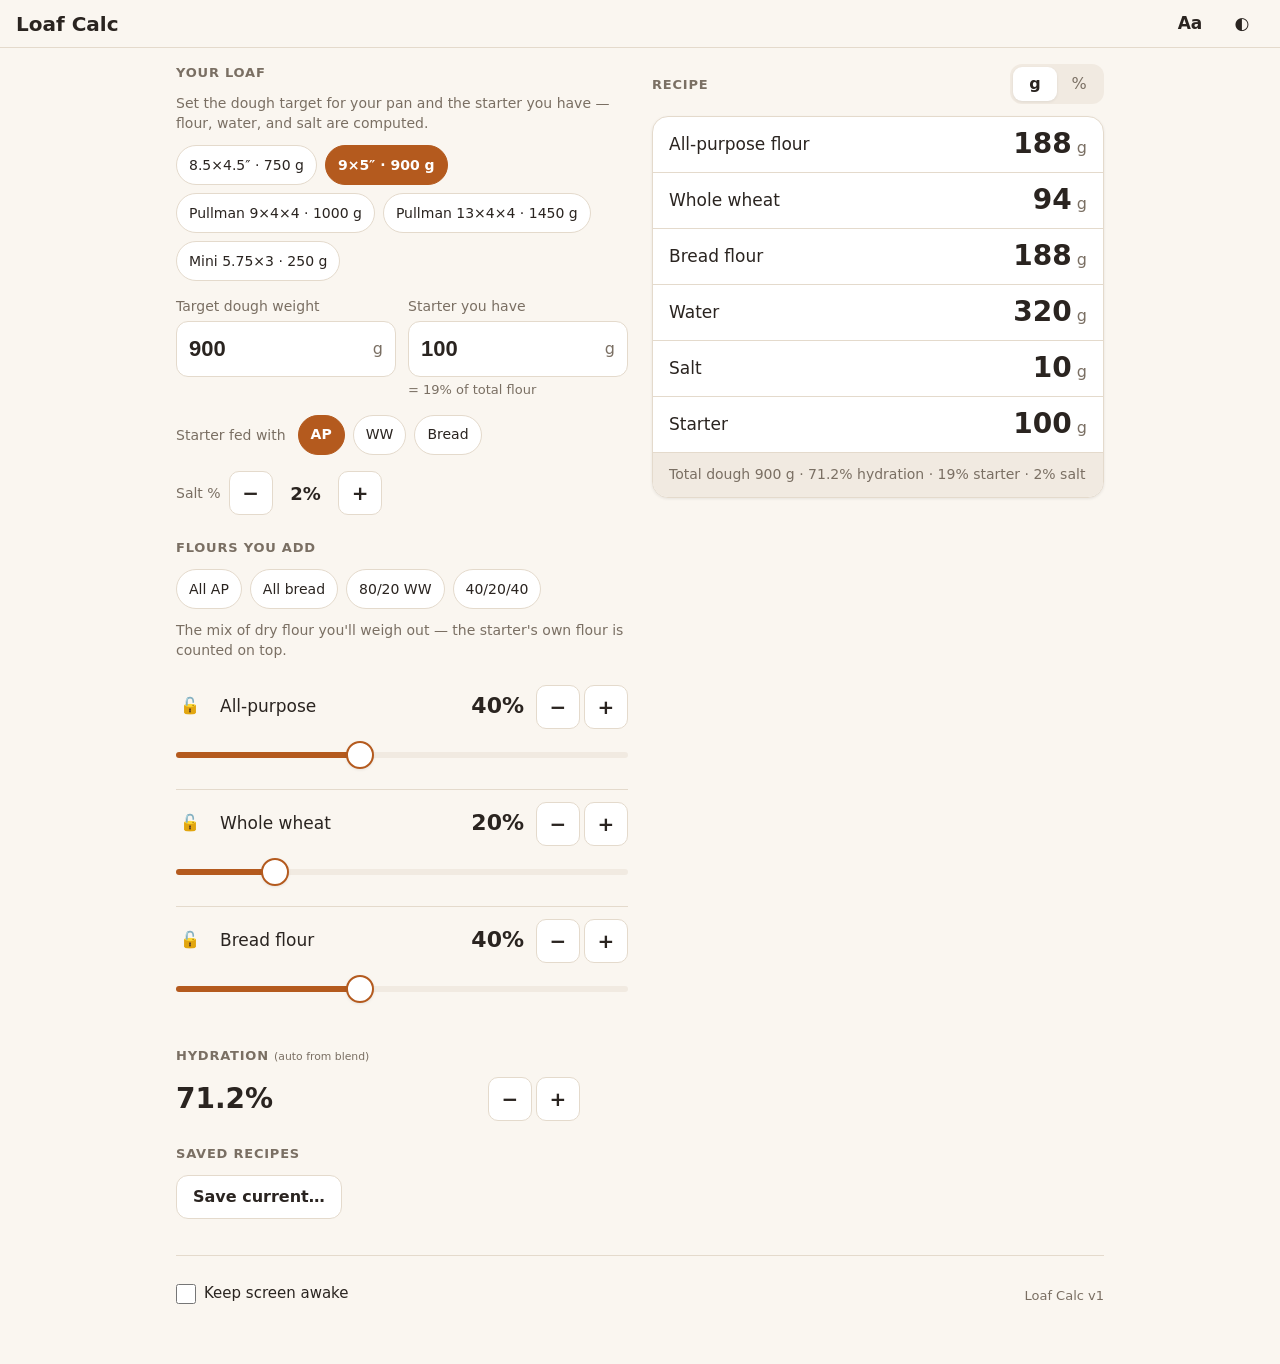
==== index.html @ 7295adc2 "Both starter and dough target are inputs; drop the checklist The mode toggle is gone: you enter the " ====
<!DOCTYPE html>
<!-- Plain scripts on purpose: the app must work when opened via file:// -->
<html lang="en">
<head>
  <meta charset="utf-8">
  <meta name="viewport" content="width=device-width, initial-scale=1, viewport-fit=cover">
  <meta name="color-scheme" content="light dark">
  <title>Loaf Calc</title>
  <link rel="stylesheet" href="style.css">
</head>
<body>
  <header class="topbar">
    <h1>Loaf Calc</h1>
    <div class="topbar-actions">
      <button id="large-toggle" class="icon-btn" title="Toggle large text" aria-label="Toggle large text">Aa</button>
      <button id="theme-toggle" class="icon-btn" title="Theme: auto" aria-label="Toggle theme">◐</button>
    </div>
  </header>

  <div id="sticky-bar" class="sticky-bar" hidden></div>

  <main>
    <section aria-labelledby="solve-label">
      <h2 id="solve-label" class="section-label">Your loaf</h2>
      <p class="section-hint">Set the dough target for your pan and the starter you have — flour, water, and salt are computed.</p>

      <div id="pan-row">
        <div id="pan-chips" class="chip-row" aria-label="Pan presets"></div>
      </div>

      <div class="field-grid">
        <label class="field" id="dough-field">
          <span class="field-label">Target dough weight</span>
          <span class="field-input">
            <input id="dough-input" type="text" inputmode="numeric" autocomplete="off">
            <span class="unit">g</span>
          </span>
          <span class="field-note"></span>
        </label>
        <label class="field" id="starter-field">
          <span class="field-label">Starter you have</span>
          <span class="field-input">
            <input id="starter-input" type="text" inputmode="numeric" autocomplete="off">
            <span class="unit">g</span>
          </span>
          <span class="field-note" id="starter-note"></span>
        </label>
      </div>

      <div class="starter-flour-row">
        <span class="mini-label">Starter fed with</span>
        <div id="starter-flour-chips" class="chip-row chip-row-tight"></div>
      </div>

      <div class="mini-steppers">
        <div class="mini-stepper" id="saltpct-stepper">
          <span class="mini-label">Salt %</span>
        </div>
      </div>
    </section>

    <section aria-labelledby="blend-label">
      <div class="section-head">
        <h2 id="blend-label" class="section-label">Flours you add</h2>
        <div id="blend-presets" class="chip-row chip-row-tight"></div>
      </div>
      <p class="section-hint">The mix of dry flour you'll weigh out — the starter's own flour is counted on top.</p>
      <div id="blend-rows"></div>
    </section>

    <section aria-labelledby="hyd-label">
      <div class="section-head">
        <h2 id="hyd-label" class="section-label">Hydration <small>(auto from blend)</small></h2>
      </div>
      <div class="hydration-row">
        <span id="hyd-value" class="big-value">72%</span>
        <div class="stepper-group">
          <button id="hyd-minus" class="step-btn" aria-label="Lower hydration">−</button>
          <button id="hyd-plus" class="step-btn" aria-label="Raise hydration">+</button>
          <button id="hyd-reset" class="step-btn ghost" title="Reset to blend default" aria-label="Reset hydration">↺</button>
        </div>
      </div>
    </section>

    <section aria-labelledby="recipe-label">
      <div class="section-head">
        <h2 id="recipe-label" class="section-label">Recipe</h2>
        <div class="segmented segmented-small">
          <button id="view-g" class="segment" type="button">g</button>
          <button id="view-pct" class="segment" type="button">%</button>
        </div>
      </div>
      <div class="card" id="recipe-card">
        <ul id="recipe-rows" class="recipe-rows"></ul>
        <div id="recipe-total" class="recipe-total"></div>
      </div>
      <div id="warnings" class="warnings"></div>
    </section>

    <section aria-labelledby="saved-label">
      <h2 id="saved-label" class="section-label">Saved recipes</h2>
      <div id="save-area">
        <button id="save-open" class="secondary-btn">Save current…</button>
        <form id="save-form" class="save-form" hidden>
          <input id="save-name" type="text" autocomplete="off" placeholder="Recipe name">
          <button type="submit" class="secondary-btn">Save</button>
          <button type="button" id="save-cancel" class="link-btn">Cancel</button>
        </form>
      </div>
      <ul id="saved-list" class="saved-list"></ul>
      <p id="storage-note" class="field-note" hidden>Storage is unavailable in this browser — recipes can't be saved.</p>
    </section>

    <footer class="page-footer">
      <label class="wake-row" id="wake-row" hidden>
        <input type="checkbox" id="wake-toggle">
        <span>Keep screen awake</span>
      </label>
      <span class="field-note">Loaf Calc v1</span>
    </footer>
  </main>

  <div id="toast" class="toast" hidden></div>

  <script defer src="js/recipe.js"></script>
  <script defer src="js/storage.js"></script>
  <script defer src="js/ui.js"></script>
</body>
</html>
---- style.css ----
/* Loaf Calc — mobile-first, warm-neutral, light/dark via tokens. */

:root {
  --s1: 4px; --s2: 8px; --s3: 12px; --s4: 16px; --s5: 24px; --s6: 32px; --s7: 48px;

  --bg: #FAF6F0;
  --surface: #FFFFFF;
  --surface-2: #F1EAE1;
  --text: #2A2420;
  --text-muted: #7A6F63;
  --border: #E4DACC;
  --accent: #B45A1E;
  --accent-contrast: #FFFFFF;
  --success: #3E7D4E;
  --card-shadow: 0 1px 3px rgb(0 0 0 / .08);
}

@media (prefers-color-scheme: dark) {
  :root:not([data-theme="light"]) {
    --bg: #171310;
    --surface: #221D18;
    --surface-2: #2E2822;
    --text: #EDE6DD;
    --text-muted: #9C9084;
    --border: #3A332C;
    --accent: #E8964A;
    --accent-contrast: #20160C;
    --success: #7CBF8C;
    --card-shadow: none;
  }
}
:root[data-theme="dark"] {
  --bg: #171310;
  --surface: #221D18;
  --surface-2: #2E2822;
  --text: #EDE6DD;
  --text-muted: #9C9084;
  --border: #3A332C;
  --accent: #E8964A;
  --accent-contrast: #20160C;
  --success: #7CBF8C;
  --card-shadow: none;
}

:root[data-large] { font-size: 118%; }

* { box-sizing: border-box; margin: 0; padding: 0; }

/* Author display rules (e.g. .save-form { display: flex }) would otherwise
   defeat the UA's [hidden] { display: none } and break every hidden toggle. */
[hidden] { display: none !important; }

html { -webkit-text-size-adjust: 100%; }

body {
  font-family: system-ui, -apple-system, "Segoe UI", Roboto, sans-serif;
  background: var(--bg);
  color: var(--text);
  line-height: 1.4;
  min-height: 100dvh;
}

button { font: inherit; color: inherit; background: none; border: none; cursor: pointer; }
button:focus-visible, input:focus-visible {
  outline: 2px solid var(--accent);
  outline-offset: 2px;
}

/* ---------- Header ---------- */
.topbar {
  position: sticky; top: 0; z-index: 20;
  display: flex; align-items: center; justify-content: space-between;
  height: 48px; padding: 0 var(--s4);
  background: var(--bg);
  border-bottom: 1px solid var(--border);
}
.topbar h1 { font-size: 1.25rem; font-weight: 700; }
.topbar-actions { display: flex; gap: var(--s2); }
.icon-btn {
  min-width: 44px; min-height: 44px;
  border-radius: 10px; font-size: 1.0625rem; font-weight: 600;
}
.icon-btn:active { background: var(--surface-2); }

/* ---------- Sticky summary bar ---------- */
.sticky-bar {
  /* fixed, not sticky-in-flow: toggling it must not shift the layout the
     IntersectionObserver is watching, or it feedback-loops */
  position: fixed; top: 48px; left: 0; right: 0; z-index: 19;
  padding: var(--s2) var(--s4);
  background: var(--surface);
  border-bottom: 1px solid var(--border);
  font-size: 0.875rem; font-weight: 600;
  font-variant-numeric: tabular-nums;
  cursor: pointer;
  white-space: nowrap; overflow-x: auto;
  scrollbar-width: none;
}
.sticky-bar::-webkit-scrollbar { display: none; }

/* ---------- Layout ---------- */
main {
  max-width: 960px; margin: 0 auto;
  padding: var(--s4) var(--s4) var(--s7);
  display: grid; gap: var(--s5);
}
@media (min-width: 820px) {
  main {
    grid-template-columns: 1fr 1fr;
    align-items: start;
  }
  main > section:nth-of-type(4) { grid-column: 2; grid-row: 1 / span 3; position: sticky; top: 64px; }
  main > section:nth-of-type(1) { grid-column: 1; }
  main > section:nth-of-type(2) { grid-column: 1; }
  main > section:nth-of-type(3) { grid-column: 1; }
  main > section:nth-of-type(5) { grid-column: 1 / -1; }
  .page-footer { grid-column: 1 / -1; }
}

.section-label {
  font-size: 0.8125rem; font-weight: 700;
  text-transform: uppercase; letter-spacing: 0.06em;
  color: var(--text-muted);
  margin-bottom: var(--s3);
}
.section-label small { font-weight: 500; text-transform: none; letter-spacing: 0; }
.section-head {
  display: flex; align-items: baseline; justify-content: space-between;
  gap: var(--s3); margin-bottom: var(--s3); flex-wrap: wrap;
}
.section-head .section-label { margin-bottom: 0; }

/* ---------- Segmented control ---------- */
.segmented {
  display: flex; width: 100%;
  background: var(--surface-2);
  border-radius: 12px; padding: 3px;
  margin-bottom: var(--s4);
}
.segment {
  flex: 1; min-height: 42px;
  border-radius: 9px; font-size: 1rem; font-weight: 500;
  color: var(--text-muted);
}
.segment[aria-pressed="true"] {
  background: var(--surface);
  color: var(--text); font-weight: 600;
  box-shadow: var(--card-shadow);
}
.segmented-small { width: auto; margin-bottom: 0; }
.segmented-small .segment { min-height: 34px; min-width: 44px; padding: 0 var(--s3); }

/* ---------- Chips ---------- */
.chip-row { display: flex; flex-wrap: wrap; gap: var(--s2); margin-bottom: var(--s4); }
.chip-row-tight { margin-bottom: 0; }
.chip {
  min-height: 40px; padding: 0 var(--s3);
  border: 1px solid var(--border); border-radius: 20px;
  background: var(--surface);
  font-size: 0.875rem; font-weight: 500;
}
.chip[aria-pressed="true"] {
  background: var(--accent); color: var(--accent-contrast);
  border-color: var(--accent); font-weight: 600;
}

/* ---------- Fields ---------- */
.field-grid { display: grid; grid-template-columns: 1fr 1fr; gap: var(--s3); }
.field { display: block; }
.field-label { display: block; font-size: 0.875rem; color: var(--text-muted); margin-bottom: var(--s1); }
.field-input {
  display: flex; align-items: center;
  background: var(--surface);
  border: 1px solid var(--border); border-radius: 12px;
  padding: 0 var(--s3); height: 56px;
}
.field-input input {
  flex: 1; width: 100%; min-width: 0;
  border: none; background: none; color: inherit;
  font-size: 1.375rem; font-weight: 700;
  font-variant-numeric: tabular-nums;
}
.field-input input:focus { outline: none; }
.field-input .unit { color: var(--text-muted); font-size: 1rem; }
.field-note { display: block; font-size: 0.8125rem; color: var(--text-muted); margin-top: var(--s1); min-height: 1.2em; }

/* ---------- Mini steppers ---------- */
.section-hint {
  font-size: 0.875rem; color: var(--text-muted);
  margin-bottom: var(--s3);
}

.starter-flour-row {
  display: flex; align-items: center; gap: var(--s3);
  margin-top: var(--s4); flex-wrap: wrap;
}

.mini-steppers { display: flex; gap: var(--s4); margin-top: var(--s4); flex-wrap: wrap; }
.mini-stepper { display: flex; align-items: center; gap: var(--s2); }
.mini-label { font-size: 0.875rem; color: var(--text-muted); display: flex; flex-direction: column; line-height: 1.15; }
.mini-label small { font-size: 0.6875rem; }
.stepper-group { display: flex; align-items: center; gap: var(--s1); }
.step-btn {
  min-width: 44px; min-height: 44px;
  border: 1px solid var(--border); border-radius: 10px;
  background: var(--surface);
  font-size: 1.25rem; font-weight: 600;
}
.step-btn:active { background: var(--surface-2); }
.step-btn.ghost { border-style: dashed; color: var(--text-muted); }
.stepper-value {
  min-width: 3.2em; text-align: center;
  font-size: 1.125rem; font-weight: 700;
  font-variant-numeric: tabular-nums;
}

/* ---------- Blend rows ---------- */
.blend-row {
  display: grid;
  grid-template-columns: auto 1fr auto;
  grid-template-areas: "name pct steppers" "slider slider slider";
  align-items: center; gap: var(--s1) var(--s3);
  padding: var(--s3) 0;
  border-bottom: 1px solid var(--border);
}
.blend-row:last-child { border-bottom: none; }
.blend-name { grid-area: name; display: flex; align-items: center; gap: var(--s2); font-size: 1.0625rem; }
.lock-btn {
  min-width: 44px; min-height: 44px; margin-left: calc(-1 * var(--s2));
  font-size: 1rem; color: var(--text-muted); border-radius: 10px;
}
/* color emoji ignore CSS color, so the locked state needs its own chrome */
.lock-btn[aria-pressed="true"] {
  background: var(--surface-2);
  box-shadow: inset 0 0 0 2px var(--accent);
}
.blend-pct {
  grid-area: pct; text-align: right;
  font-size: 1.375rem; font-weight: 700;
  font-variant-numeric: tabular-nums;
}
.blend-steppers { grid-area: steppers; display: flex; gap: var(--s1); }
.blend-slider { grid-area: slider; width: 100%; }

input[type="range"] {
  -webkit-appearance: none; appearance: none;
  width: 100%; height: 44px; background: none;
}
input[type="range"]::-webkit-slider-runnable-track {
  height: 6px; border-radius: 3px;
  background: linear-gradient(to right, var(--accent) var(--fill, 0%), var(--surface-2) var(--fill, 0%));
}
input[type="range"]::-webkit-slider-thumb {
  -webkit-appearance: none;
  width: 28px; height: 28px; margin-top: -11px;
  border-radius: 50%; background: var(--surface);
  border: 2px solid var(--accent);
  box-shadow: var(--card-shadow);
}
input[type="range"]::-moz-range-track {
  height: 6px; border-radius: 3px; background: var(--surface-2);
}
input[type="range"]::-moz-range-progress { height: 6px; border-radius: 3px; background: var(--accent); }
input[type="range"]::-moz-range-thumb {
  width: 26px; height: 26px; border-radius: 50%;
  background: var(--surface); border: 2px solid var(--accent);
}

/* ---------- Hydration ---------- */
.hydration-row { display: flex; align-items: center; justify-content: space-between; }
.big-value {
  font-size: 1.75rem; font-weight: 700;
  font-variant-numeric: tabular-nums;
}
.big-value.adjusted { color: var(--accent); }

/* ---------- Recipe card ---------- */
.card {
  background: var(--surface);
  border: 1px solid var(--border); border-radius: 16px;
  box-shadow: var(--card-shadow);
  overflow: hidden;
}
.recipe-rows { list-style: none; }
.recipe-row {
  display: flex; align-items: center; gap: var(--s3);
  min-height: 56px; padding: 0 var(--s4);
  border-bottom: 1px solid var(--border);
}
.recipe-row .ing-name { flex: 1; font-size: 1.0625rem; }
.recipe-row .ing-amount {
  font-size: 1.75rem; font-weight: 700;
  font-variant-numeric: tabular-nums;
  line-height: 1.1;
}
.recipe-row .ing-amount .unit { font-size: 1rem; font-weight: 500; color: var(--text-muted); }
.recipe-total {
  padding: var(--s3) var(--s4);
  font-size: 0.875rem; color: var(--text-muted);
  background: var(--surface-2);
}
.warnings { margin-top: var(--s2); }
.warnings p { font-size: 0.875rem; color: var(--accent); padding: var(--s1) 0; }

.link-btn {
  color: var(--accent); font-size: 0.875rem; font-weight: 600;
  min-height: 44px; padding: 0 var(--s2);
}

/* ---------- Saved recipes ---------- */
.secondary-btn {
  min-height: 44px; padding: 0 var(--s4);
  border: 1px solid var(--border); border-radius: 12px;
  background: var(--surface); font-weight: 600;
}
.save-form { display: flex; gap: var(--s2); align-items: center; flex-wrap: wrap; }
.save-form input {
  flex: 1; min-width: 160px; height: 44px;
  padding: 0 var(--s3);
  border: 1px solid var(--border); border-radius: 12px;
  background: var(--surface); color: inherit;
  font-size: 1rem;
}
.saved-list { list-style: none; margin-top: var(--s3); }
.saved-row {
  display: flex; align-items: center; gap: var(--s2);
  min-height: 60px; padding: var(--s2) 0;
  border-bottom: 1px solid var(--border);
}
.saved-main { flex: 1; text-align: left; min-height: 44px; padding: var(--s1) 0; }
.saved-name { font-size: 1.0625rem; font-weight: 600; display: block; }
.saved-sub { font-size: 0.875rem; color: var(--text-muted); }
.saved-del { min-width: 44px; min-height: 44px; color: var(--text-muted); font-size: 1.125rem; border-radius: 10px; }
.saved-confirm { display: flex; align-items: center; gap: var(--s2); flex: 1; justify-content: flex-end; font-size: 0.875rem; }
.danger-btn {
  min-height: 40px; padding: 0 var(--s3);
  border-radius: 10px; background: #B3403A; color: #fff; font-weight: 600;
}

/* ---------- Footer / toast ---------- */
.page-footer {
  display: flex; align-items: center; justify-content: space-between;
  padding-top: var(--s4); border-top: 1px solid var(--border);
}
.wake-row { display: flex; align-items: center; gap: var(--s2); min-height: 44px; font-size: 0.9375rem; }
.wake-row input { width: 20px; height: 20px; accent-color: var(--accent); }

.toast {
  position: fixed; left: 50%; bottom: calc(var(--s5) + env(safe-area-inset-bottom));
  transform: translateX(-50%);
  background: var(--text); color: var(--bg);
  padding: var(--s3) var(--s4); border-radius: 12px;
  font-size: 0.9375rem; font-weight: 500;
  z-index: 30; max-width: calc(100vw - 32px);
  animation: toast-in 0.2s ease-out;
}
@keyframes toast-in { from { opacity: 0; transform: translate(-50%, 8px); } }

@media (prefers-reduced-motion: reduce) {
  *, *::before, *::after { animation: none !important; transition: none !important; }
}
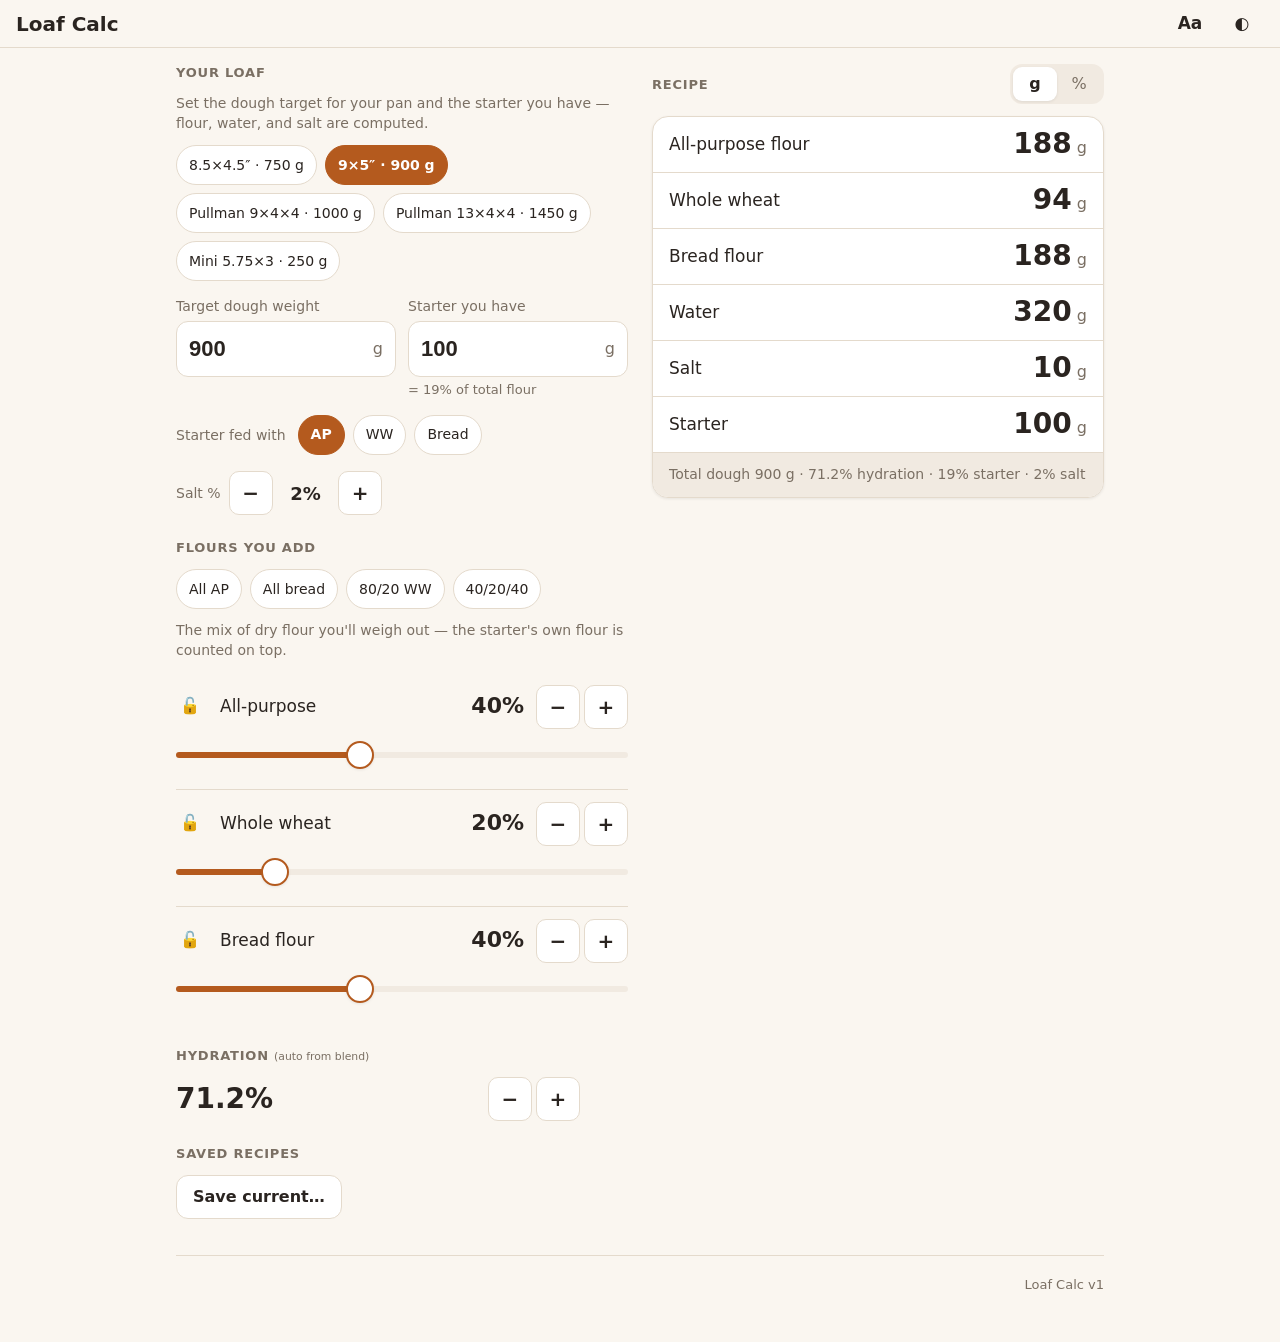
==== commit a8d2ed80: "Remove the keep-screen-awake feature Drops the footer toggle, the Wake Lock API code, and its styles" ====
--- a/index.html
+++ b/index.html
@@ -112,10 +112,6 @@
     </section>
 
     <footer class="page-footer">
-      <label class="wake-row" id="wake-row" hidden>
-        <input type="checkbox" id="wake-toggle">
-        <span>Keep screen awake</span>
-      </label>
       <span class="field-note">Loaf Calc v1</span>
     </footer>
   </main>
--- a/style.css
+++ b/style.css
@@ -339,11 +339,9 @@
 
 /* ---------- Footer / toast ---------- */
 .page-footer {
-  display: flex; align-items: center; justify-content: space-between;
+  display: flex; align-items: center; justify-content: flex-end;
   padding-top: var(--s4); border-top: 1px solid var(--border);
 }
-.wake-row { display: flex; align-items: center; gap: var(--s2); min-height: 44px; font-size: 0.9375rem; }
-.wake-row input { width: 20px; height: 20px; accent-color: var(--accent); }
 
 .toast {
   position: fixed; left: 50%; bottom: calc(var(--s5) + env(safe-area-inset-bottom));
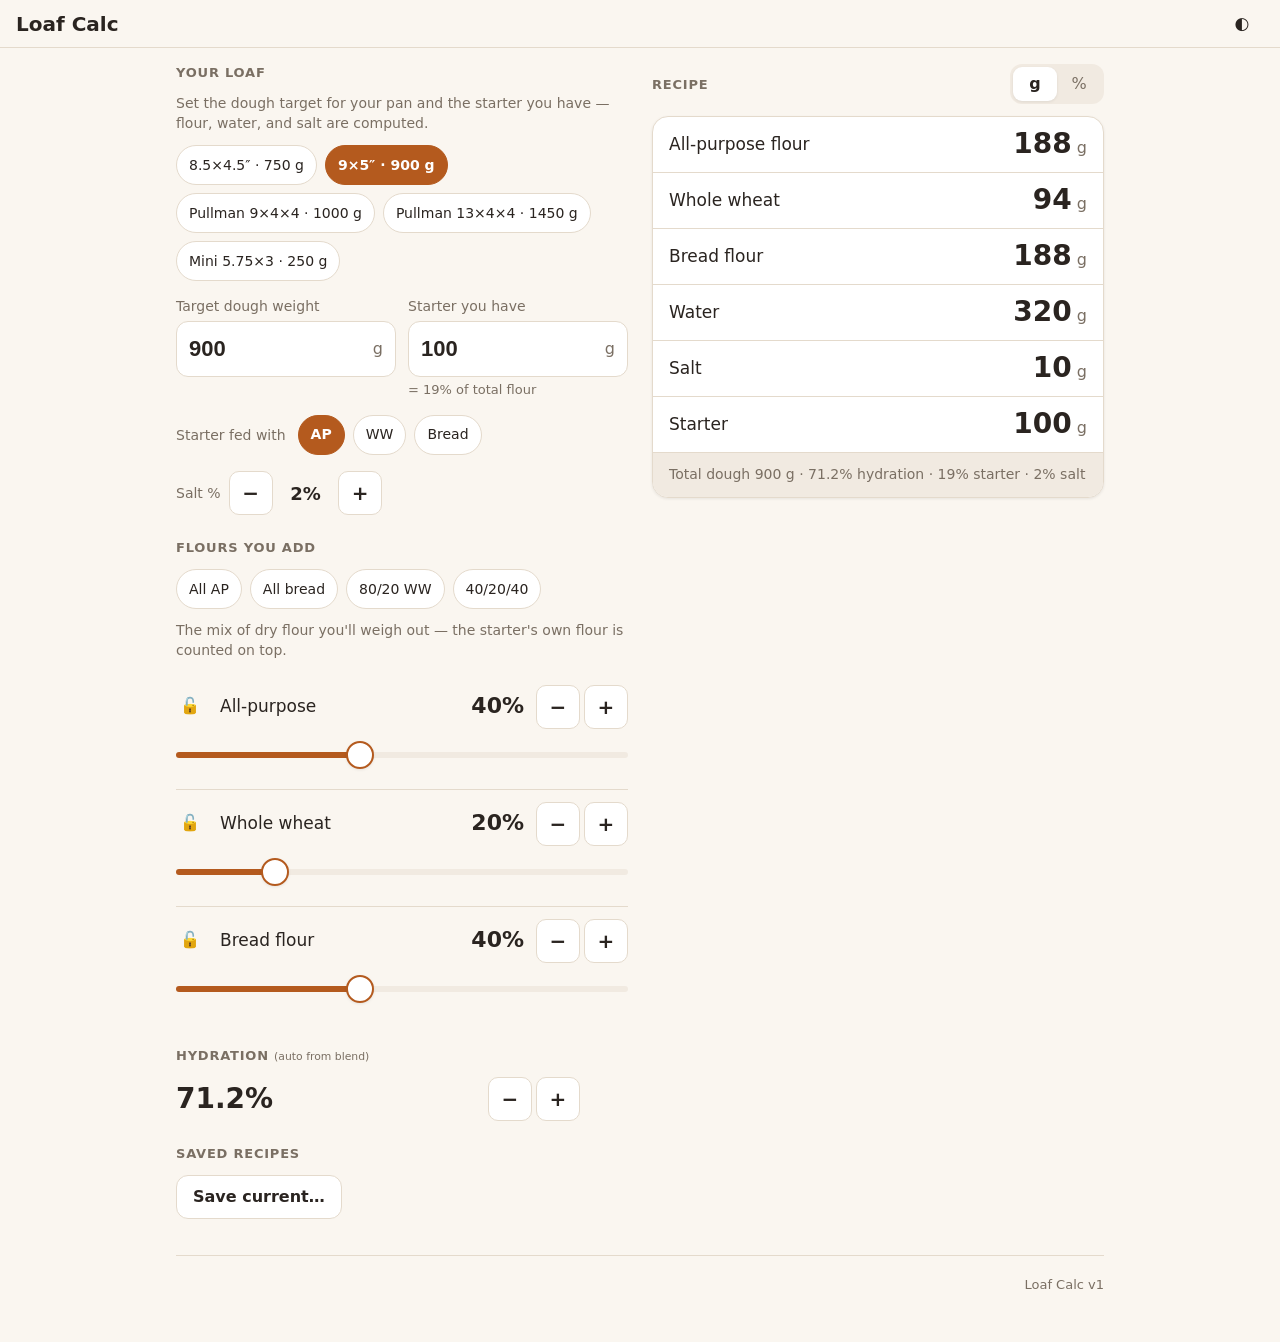
==== commit 4d2a725a: "Remove the large-text (Aa) toggle Drops the header button, the data-large root scaling, and the pref" ====
--- a/index.html
+++ b/index.html
@@ -12,7 +12,6 @@
   <header class="topbar">
     <h1>Loaf Calc</h1>
     <div class="topbar-actions">
-      <button id="large-toggle" class="icon-btn" title="Toggle large text" aria-label="Toggle large text">Aa</button>
       <button id="theme-toggle" class="icon-btn" title="Theme: auto" aria-label="Toggle theme">◐</button>
     </div>
   </header>
--- a/style.css
+++ b/style.css
@@ -42,8 +42,6 @@
   --card-shadow: none;
 }
 
-:root[data-large] { font-size: 118%; }
-
 * { box-sizing: border-box; margin: 0; padding: 0; }
 
 /* Author display rules (e.g. .save-form { display: flex }) would otherwise
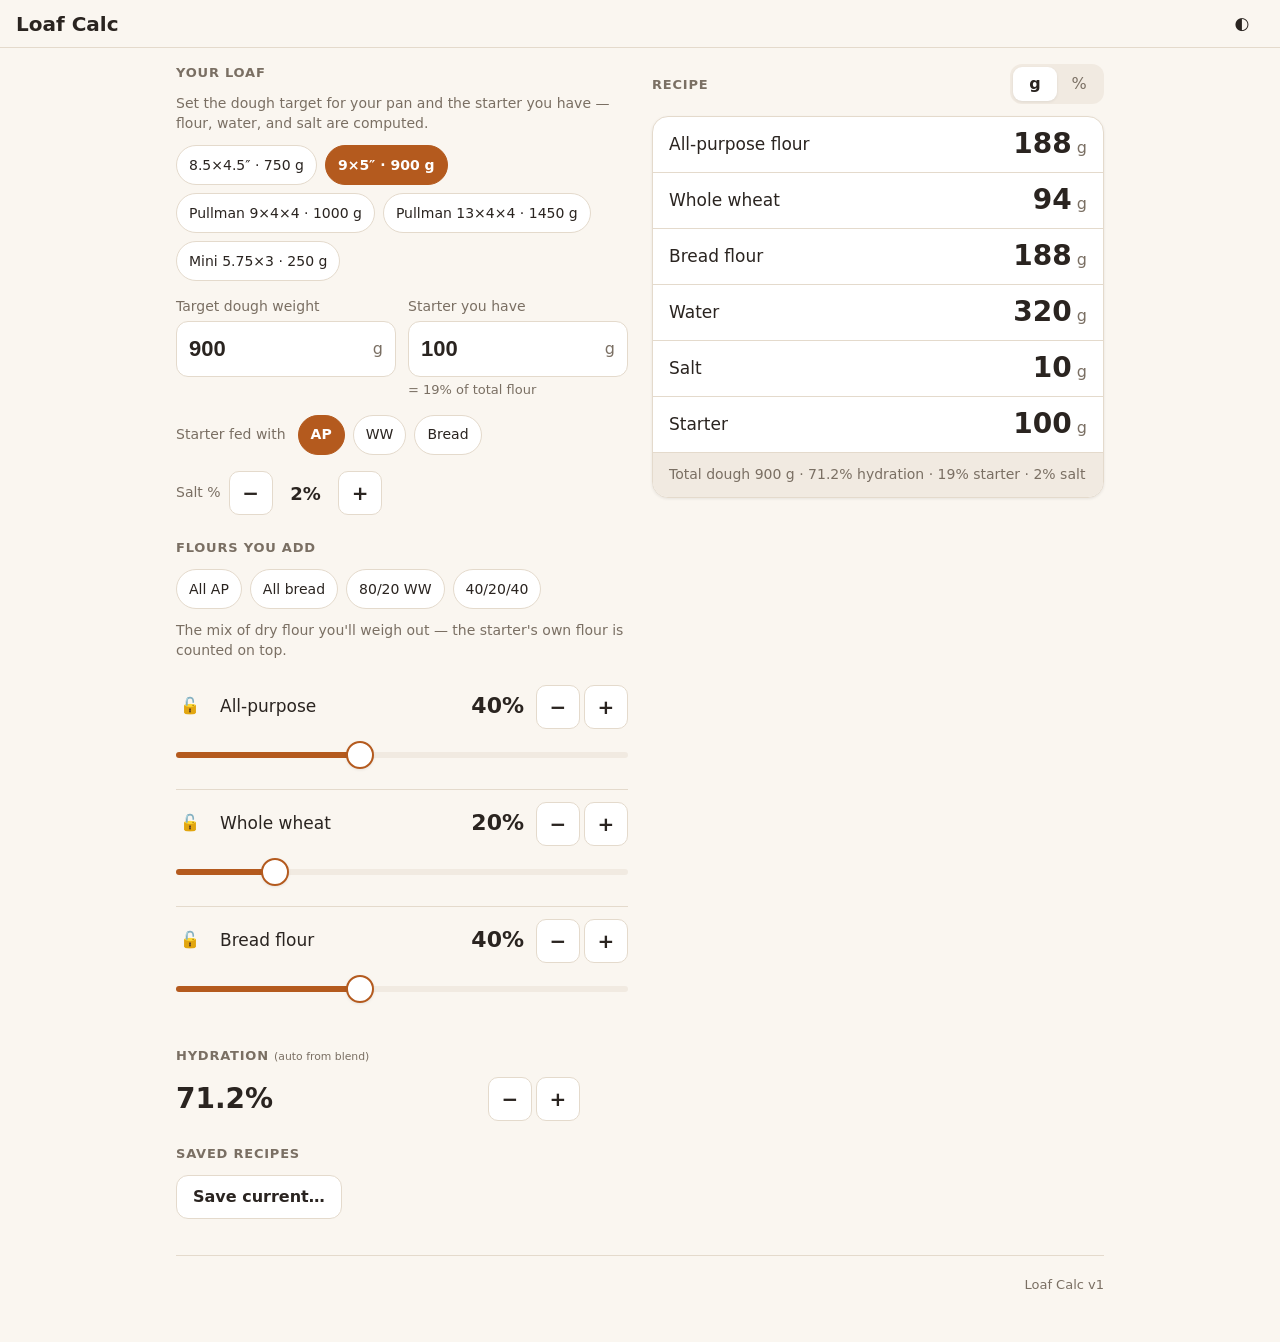
==== commit e1263ad1: "Simplify: fold storage into ui.js, drop dead code and scaffolding Same features, less code: - storag" ====
--- a/index.html
+++ b/index.html
@@ -23,9 +23,7 @@
       <h2 id="solve-label" class="section-label">Your loaf</h2>
       <p class="section-hint">Set the dough target for your pan and the starter you have — flour, water, and salt are computed.</p>
 
-      <div id="pan-row">
-        <div id="pan-chips" class="chip-row" aria-label="Pan presets"></div>
-      </div>
+      <div id="pan-chips" class="chip-row" aria-label="Pan presets"></div>
 
       <div class="field-grid">
         <label class="field" id="dough-field">
@@ -34,7 +32,6 @@
             <input id="dough-input" type="text" inputmode="numeric" autocomplete="off">
             <span class="unit">g</span>
           </span>
-          <span class="field-note"></span>
         </label>
         <label class="field" id="starter-field">
           <span class="field-label">Starter you have</span>
@@ -51,9 +48,12 @@
         <div id="starter-flour-chips" class="chip-row chip-row-tight"></div>
       </div>
 
-      <div class="mini-steppers">
-        <div class="mini-stepper" id="saltpct-stepper">
-          <span class="mini-label">Salt %</span>
+      <div class="mini-stepper">
+        <span class="mini-label">Salt %</span>
+        <div class="stepper-group">
+          <button id="salt-minus" class="step-btn" type="button" aria-label="Less salt">−</button>
+          <span id="salt-value" class="stepper-value"></span>
+          <button id="salt-plus" class="step-btn" type="button" aria-label="More salt">+</button>
         </div>
       </div>
     </section>
@@ -84,7 +84,7 @@
     <section aria-labelledby="recipe-label">
       <div class="section-head">
         <h2 id="recipe-label" class="section-label">Recipe</h2>
-        <div class="segmented segmented-small">
+        <div class="segmented">
           <button id="view-g" class="segment" type="button">g</button>
           <button id="view-pct" class="segment" type="button">%</button>
         </div>
@@ -98,14 +98,12 @@
 
     <section aria-labelledby="saved-label">
       <h2 id="saved-label" class="section-label">Saved recipes</h2>
-      <div id="save-area">
-        <button id="save-open" class="secondary-btn">Save current…</button>
-        <form id="save-form" class="save-form" hidden>
-          <input id="save-name" type="text" autocomplete="off" placeholder="Recipe name">
-          <button type="submit" class="secondary-btn">Save</button>
-          <button type="button" id="save-cancel" class="link-btn">Cancel</button>
-        </form>
-      </div>
+      <button id="save-open" class="secondary-btn">Save current…</button>
+      <form id="save-form" class="save-form" hidden>
+        <input id="save-name" type="text" autocomplete="off" placeholder="Recipe name">
+        <button type="submit" class="secondary-btn">Save</button>
+        <button type="button" id="save-cancel" class="link-btn">Cancel</button>
+      </form>
       <ul id="saved-list" class="saved-list"></ul>
       <p id="storage-note" class="field-note" hidden>Storage is unavailable in this browser — recipes can't be saved.</p>
     </section>
@@ -118,7 +116,6 @@
   <div id="toast" class="toast" hidden></div>
 
   <script defer src="js/recipe.js"></script>
-  <script defer src="js/storage.js"></script>
   <script defer src="js/ui.js"></script>
 </body>
 </html>
--- a/style.css
+++ b/style.css
@@ -128,15 +128,14 @@
 }
 .section-head .section-label { margin-bottom: 0; }
 
-/* ---------- Segmented control ---------- */
+/* ---------- Segmented control (g/% toggle) ---------- */
 .segmented {
-  display: flex; width: 100%;
+  display: flex;
   background: var(--surface-2);
   border-radius: 12px; padding: 3px;
-  margin-bottom: var(--s4);
 }
 .segment {
-  flex: 1; min-height: 42px;
+  flex: 1; min-height: 34px; min-width: 44px; padding: 0 var(--s3);
   border-radius: 9px; font-size: 1rem; font-weight: 500;
   color: var(--text-muted);
 }
@@ -145,8 +144,6 @@
   color: var(--text); font-weight: 600;
   box-shadow: var(--card-shadow);
 }
-.segmented-small { width: auto; margin-bottom: 0; }
-.segmented-small .segment { min-height: 34px; min-width: 44px; padding: 0 var(--s3); }
 
 /* ---------- Chips ---------- */
 .chip-row { display: flex; flex-wrap: wrap; gap: var(--s2); margin-bottom: var(--s4); }
@@ -193,10 +190,8 @@
   margin-top: var(--s4); flex-wrap: wrap;
 }
 
-.mini-steppers { display: flex; gap: var(--s4); margin-top: var(--s4); flex-wrap: wrap; }
-.mini-stepper { display: flex; align-items: center; gap: var(--s2); }
-.mini-label { font-size: 0.875rem; color: var(--text-muted); display: flex; flex-direction: column; line-height: 1.15; }
-.mini-label small { font-size: 0.6875rem; }
+.mini-stepper { display: flex; align-items: center; gap: var(--s2); margin-top: var(--s4); }
+.mini-label { font-size: 0.875rem; color: var(--text-muted); }
 .stepper-group { display: flex; align-items: center; gap: var(--s1); }
 .step-btn {
   min-width: 44px; min-height: 44px;
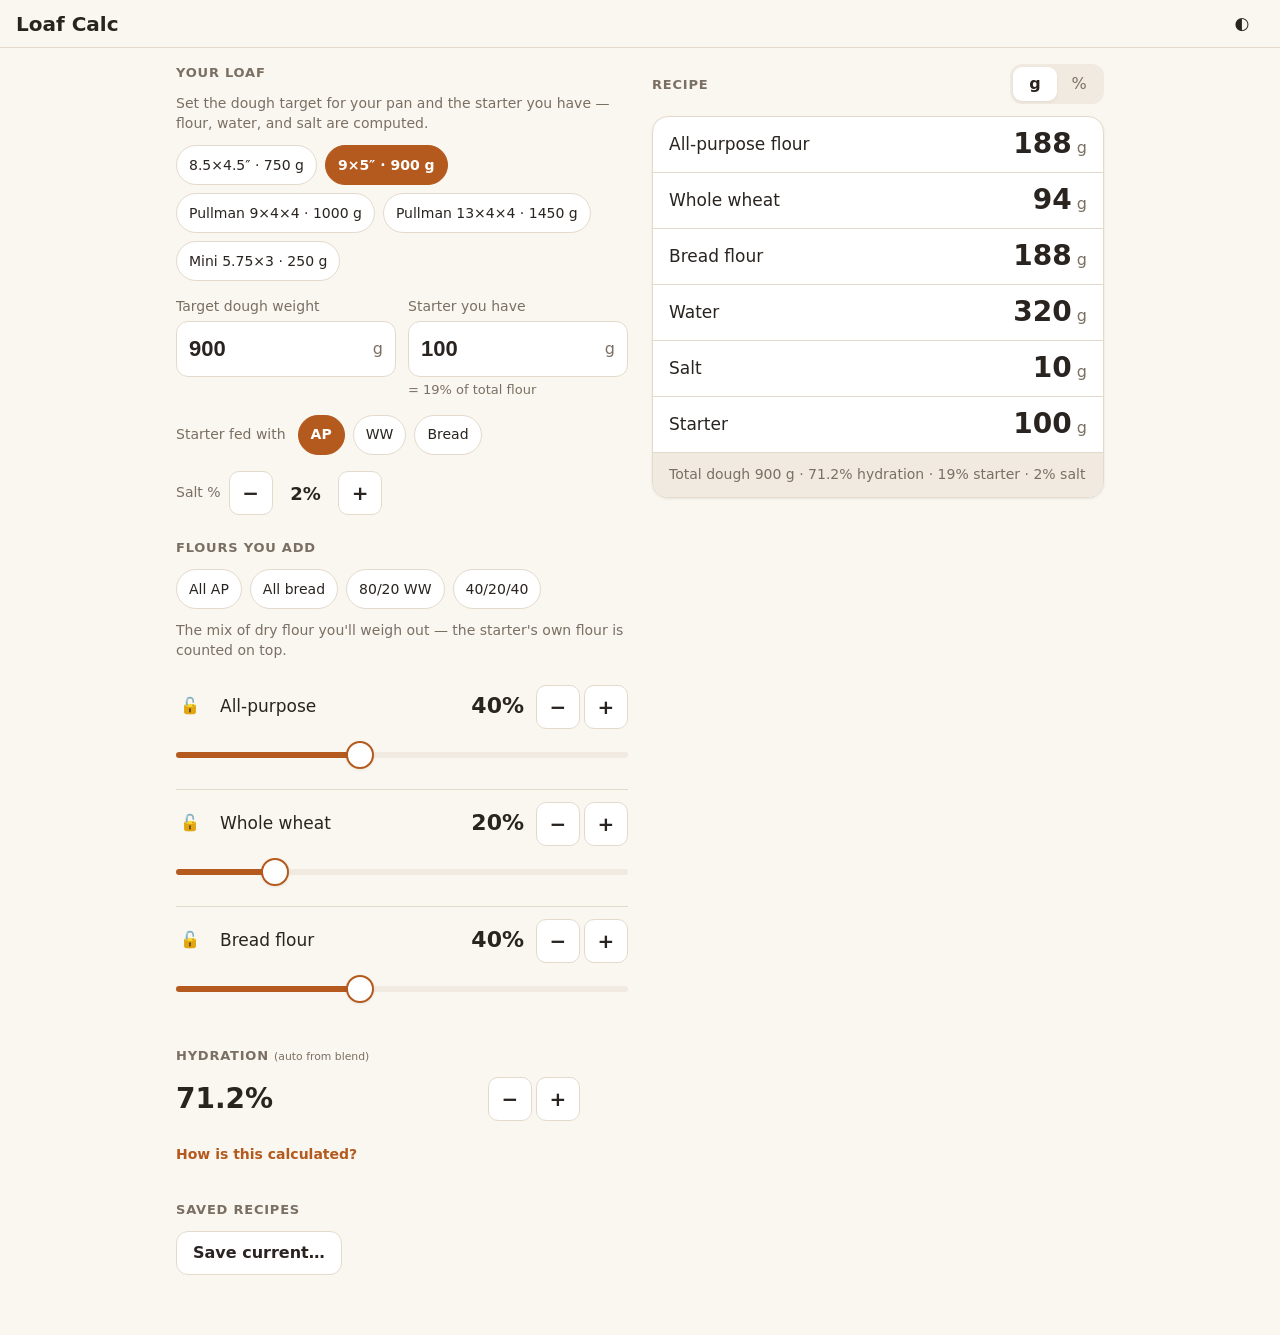
==== commit a1255785: "Remove v1 footer; add a hydration explainer The hydration section gains a collapsed "How is this cal" ====
--- a/index.html
+++ b/index.html
@@ -79,6 +79,20 @@
           <button id="hyd-reset" class="step-btn ghost" title="Reset to blend default" aria-label="Reset hydration">↺</button>
         </div>
       </div>
+      <details class="explainer">
+        <summary>How is this calculated?</summary>
+        <p>Hydration is total water ÷ total flour, counting what's inside your
+        starter too — a 100%-hydration starter is half flour, half water.</p>
+        <p>Each flour absorbs a different amount of water, so each gets its own
+        target: all-purpose 67%, bread flour 72%, whole wheat 80%. Whole wheat
+        runs highest because its bran and germ soak up extra water; bread
+        flour's higher protein takes a bit more than all-purpose.</p>
+        <p>The number above is the average of those targets, weighted by how
+        much of each flour ends up in the dough — the flours you add plus the
+        starter's own flour. Shift the blend toward whole wheat and it rises;
+        toward all-purpose and it falls. The − / + buttons nudge it from
+        there, and ↺ returns to the blend's default.</p>
+      </details>
     </section>
 
     <section aria-labelledby="recipe-label">
@@ -108,9 +122,6 @@
       <p id="storage-note" class="field-note" hidden>Storage is unavailable in this browser — recipes can't be saved.</p>
     </section>
 
-    <footer class="page-footer">
-      <span class="field-note">Loaf Calc v1</span>
-    </footer>
   </main>
 
   <div id="toast" class="toast" hidden></div>
--- a/style.css
+++ b/style.css
@@ -112,7 +112,6 @@
   main > section:nth-of-type(2) { grid-column: 1; }
   main > section:nth-of-type(3) { grid-column: 1; }
   main > section:nth-of-type(5) { grid-column: 1 / -1; }
-  .page-footer { grid-column: 1 / -1; }
 }
 
 .section-label {
@@ -330,12 +329,19 @@
   border-radius: 10px; background: #B3403A; color: #fff; font-weight: 600;
 }
 
-/* ---------- Footer / toast ---------- */
-.page-footer {
-  display: flex; align-items: center; justify-content: flex-end;
-  padding-top: var(--s4); border-top: 1px solid var(--border);
-}
-
+/* ---------- Explainer ---------- */
+.explainer { margin-top: var(--s3); }
+.explainer summary {
+  font-size: 0.875rem; font-weight: 600; color: var(--accent);
+  cursor: pointer; min-height: 44px; display: flex; align-items: center;
+  -webkit-user-select: none; user-select: none;
+}
+.explainer p {
+  font-size: 0.875rem; color: var(--text-muted);
+  margin-bottom: var(--s3); max-width: 60ch;
+}
+
+/* ---------- Toast ---------- */
 .toast {
   position: fixed; left: 50%; bottom: calc(var(--s5) + env(safe-area-inset-bottom));
   transform: translateX(-50%);
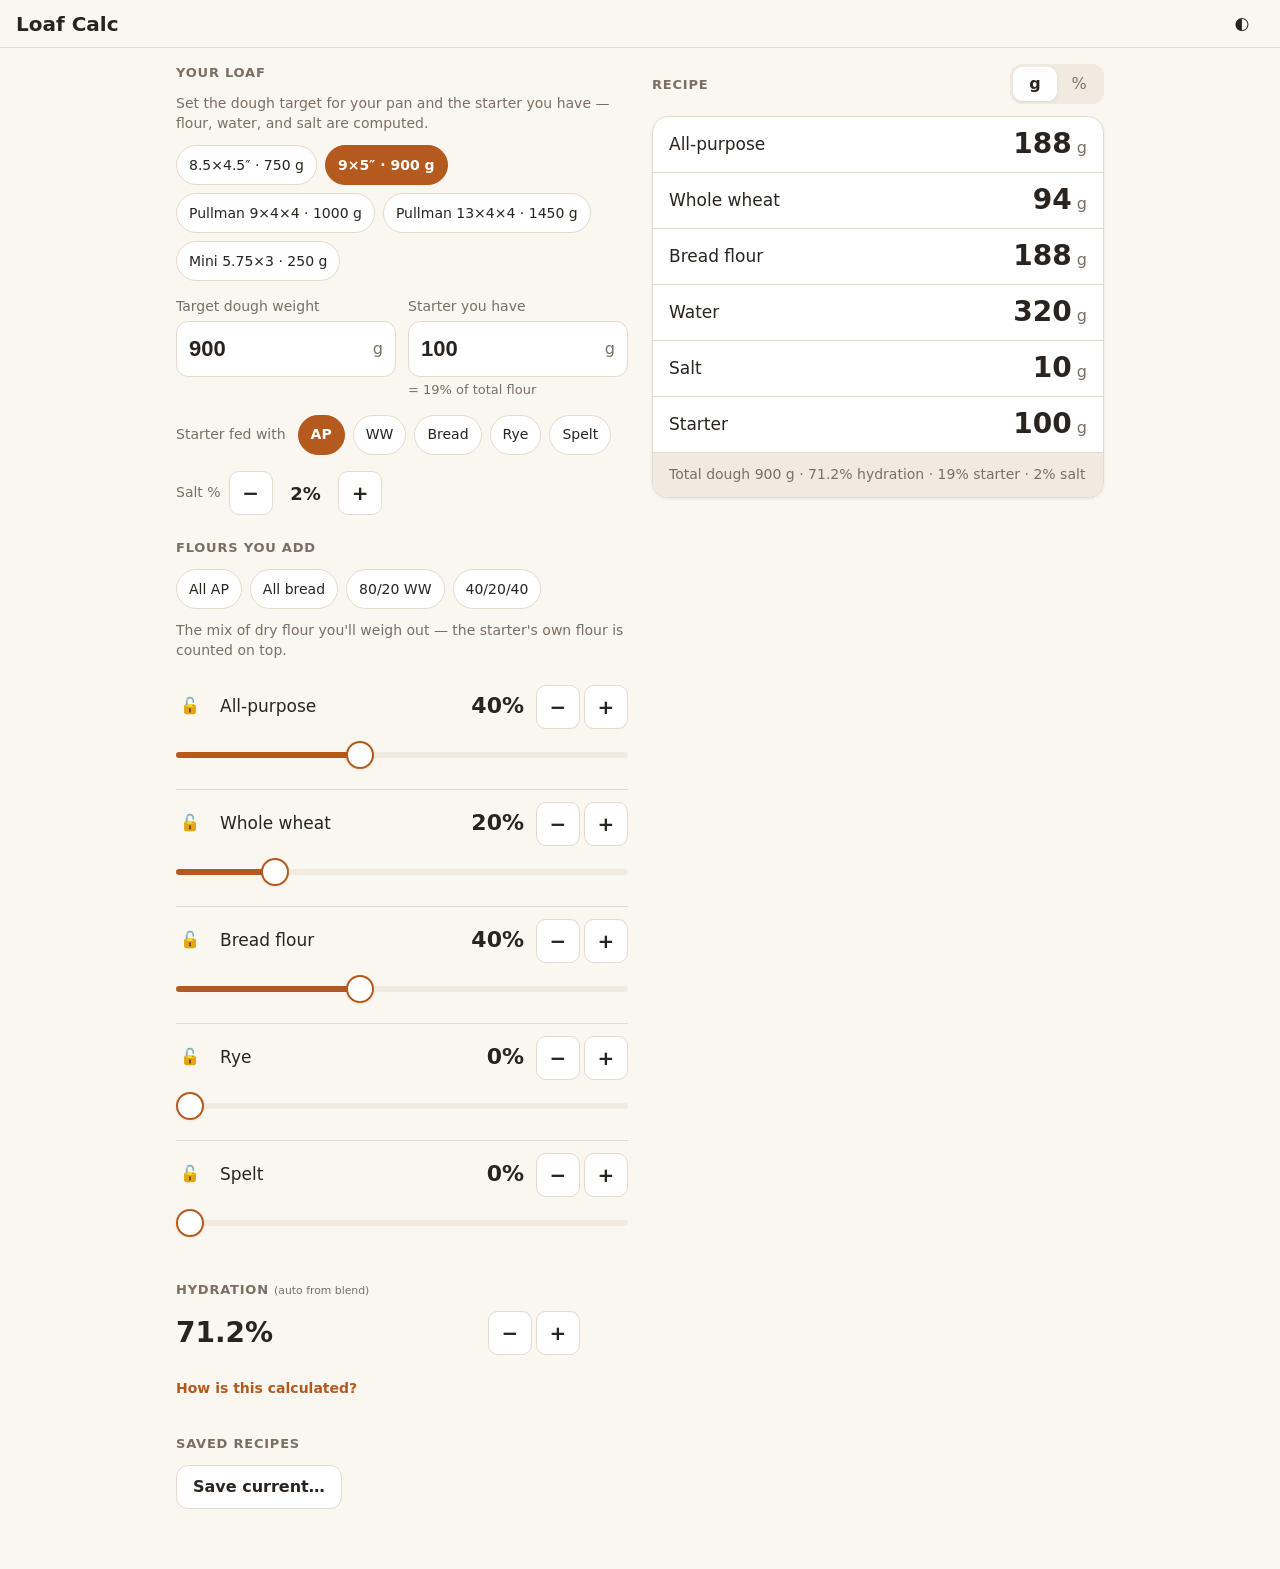
==== commit 48521a08: "Add rye and spelt; generalize everything over the FLOURS list Rye (85% base hydration — bran and ger" ====
--- a/index.html
+++ b/index.html
@@ -84,9 +84,10 @@
         <p>Hydration is total water ÷ total flour, counting what's inside your
         starter too — a 100%-hydration starter is half flour, half water.</p>
         <p>Each flour absorbs a different amount of water, so each gets its own
-        target: all-purpose 67%, bread flour 72%, whole wheat 80%. Whole wheat
-        runs highest because its bran and germ soak up extra water; bread
-        flour's higher protein takes a bit more than all-purpose.</p>
+        target: all-purpose 67%, spelt 68%, bread flour 72%, whole wheat 80%,
+        rye 85%. Whole wheat and rye run highest because their bran and germ
+        soak up extra water; bread flour's higher protein takes a bit more than
+        all-purpose, while spelt's weaker gluten wants only a touch more.</p>
         <p>The number above is the average of those targets, weighted by how
         much of each flour ends up in the dough — the flours you add plus the
         starter's own flour. Shift the blend toward whole wheat and it rises;
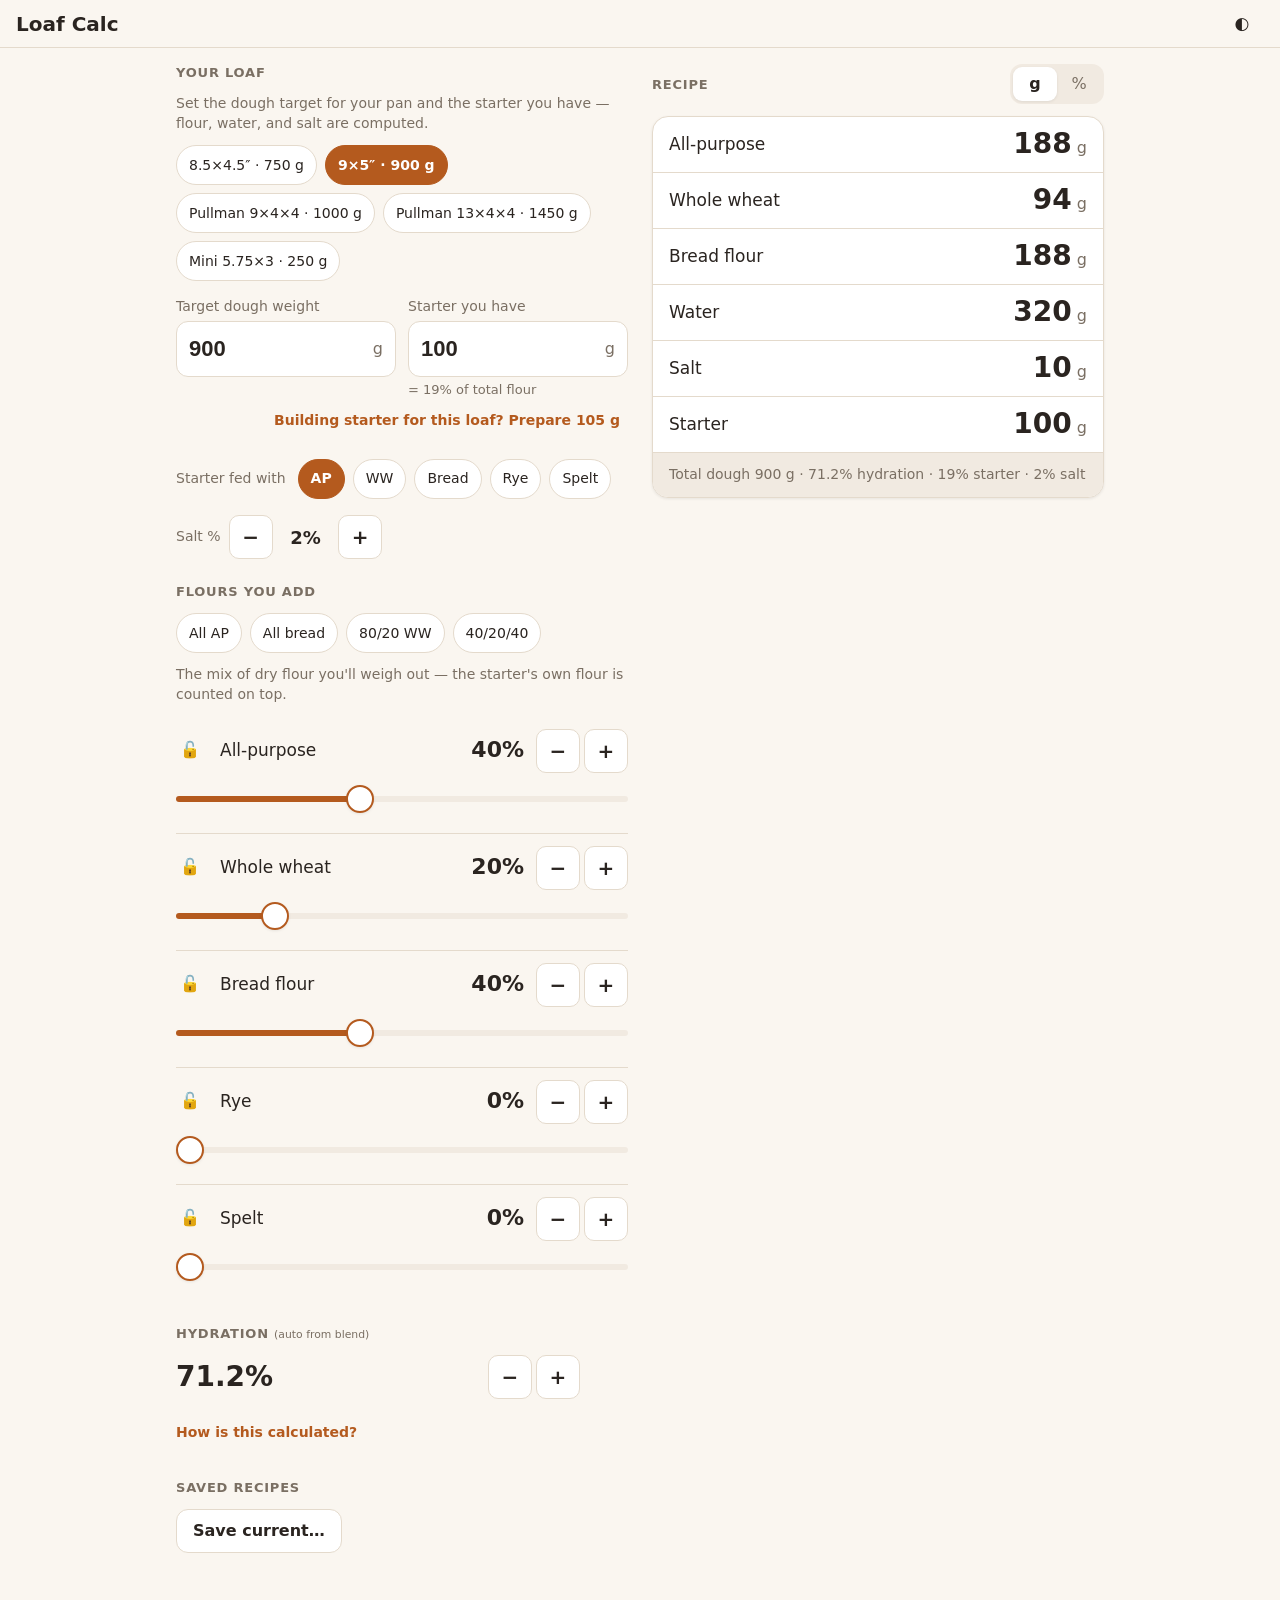
==== commit 0859c443: "Suggest how much starter to prepare for a dough target New flow: you know the loaf you want but have" ====
--- a/index.html
+++ b/index.html
@@ -42,6 +42,7 @@
           <span class="field-note" id="starter-note"></span>
         </label>
       </div>
+      <button id="starter-suggest" class="link-btn suggest-btn" type="button" hidden></button>
 
       <div class="starter-flour-row">
         <span class="mini-label">Starter fed with</span>
--- a/style.css
+++ b/style.css
@@ -298,6 +298,7 @@
   color: var(--accent); font-size: 0.875rem; font-weight: 600;
   min-height: 44px; padding: 0 var(--s2);
 }
+.suggest-btn { display: block; margin-left: auto; text-align: right; }
 
 /* ---------- Saved recipes ---------- */
 .secondary-btn {
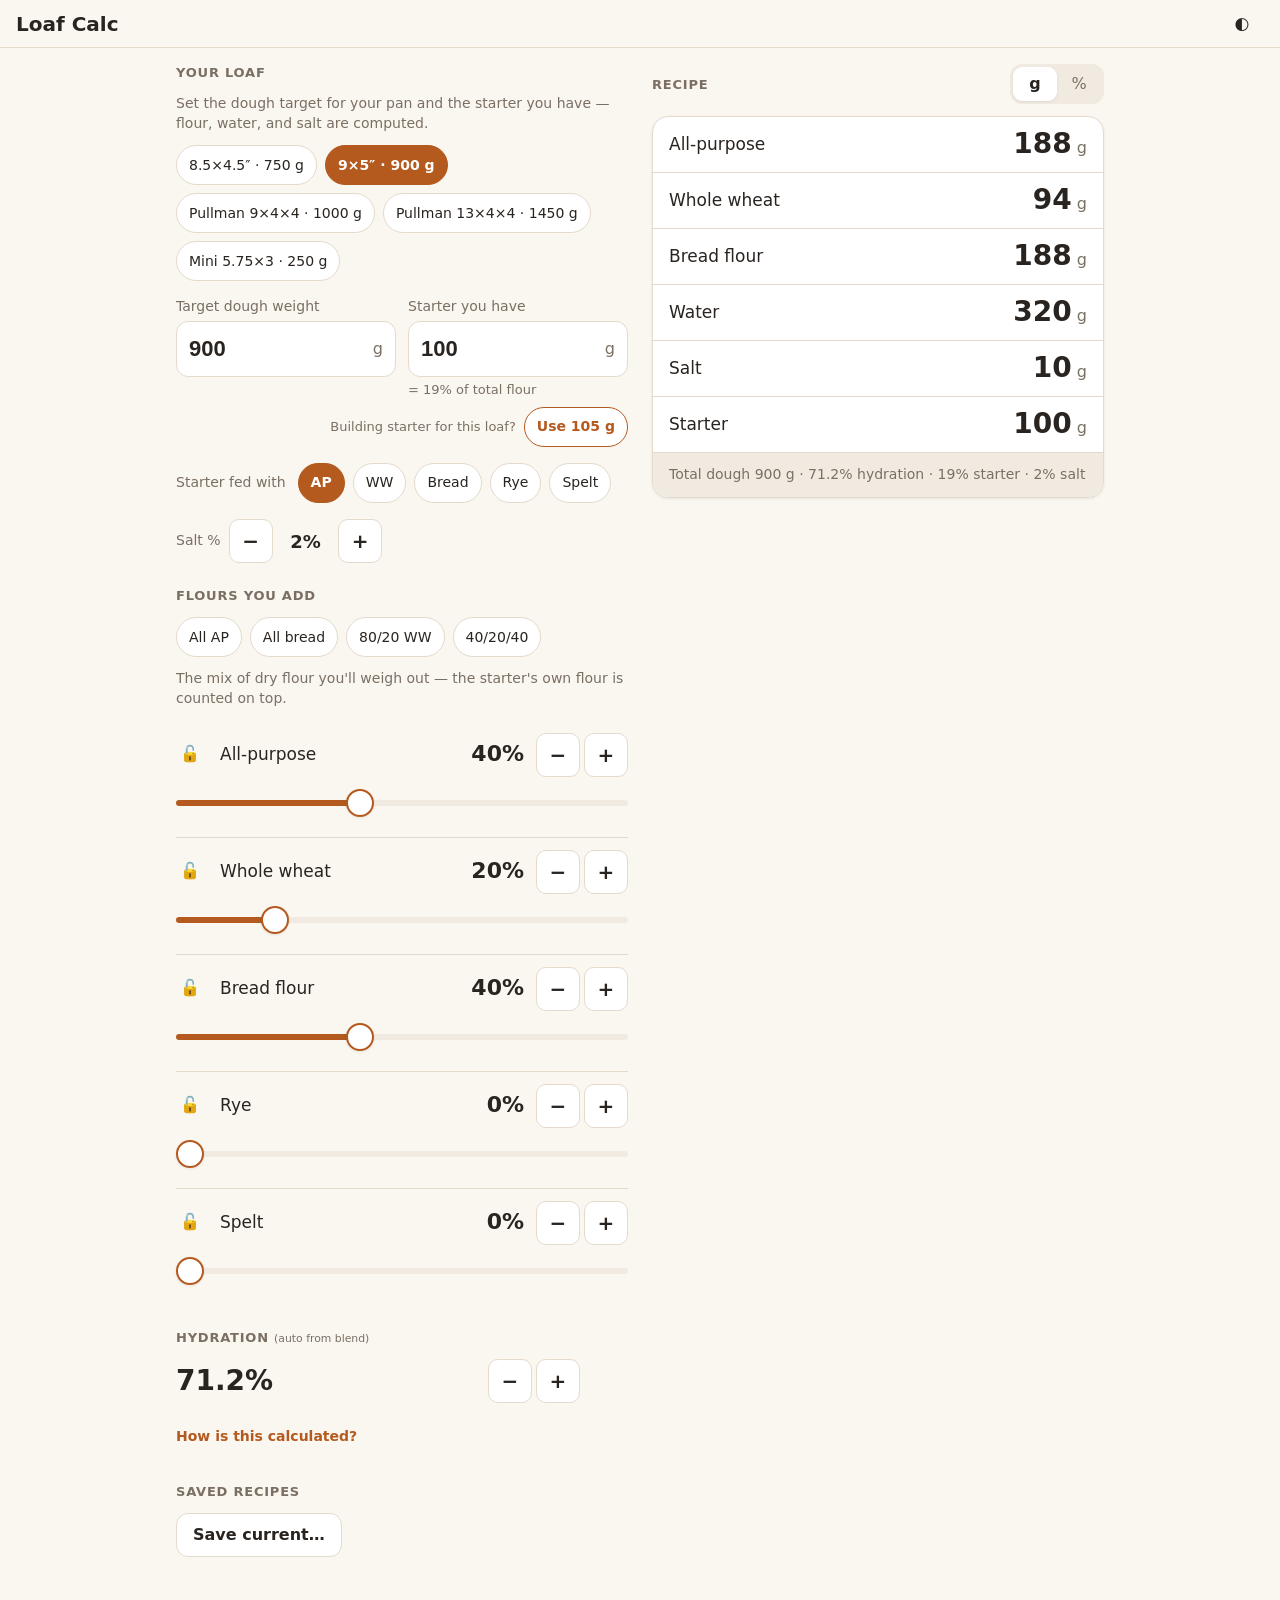
==== commit a395480e: "Make the starter suggestion an obvious tappable chip The link-styled text read as plain copy. Now it" ====
--- a/index.html
+++ b/index.html
@@ -42,7 +42,10 @@
           <span class="field-note" id="starter-note"></span>
         </label>
       </div>
-      <button id="starter-suggest" class="link-btn suggest-btn" type="button" hidden></button>
+      <div id="suggest-row" class="suggest-row" hidden>
+        <span class="field-note">Building starter for this loaf?</span>
+        <button id="starter-suggest" class="chip chip-accent" type="button"></button>
+      </div>
 
       <div class="starter-flour-row">
         <span class="mini-label">Starter fed with</span>
--- a/style.css
+++ b/style.css
@@ -298,7 +298,14 @@
   color: var(--accent); font-size: 0.875rem; font-weight: 600;
   min-height: 44px; padding: 0 var(--s2);
 }
-.suggest-btn { display: block; margin-left: auto; text-align: right; }
+.suggest-row {
+  display: flex; align-items: center; justify-content: flex-end;
+  gap: var(--s2); margin-top: var(--s2); flex-wrap: wrap;
+}
+.suggest-row .field-note { margin-top: 0; }
+.chip-accent {
+  border-color: var(--accent); color: var(--accent); font-weight: 600;
+}
 
 /* ---------- Saved recipes ---------- */
 .secondary-btn {
